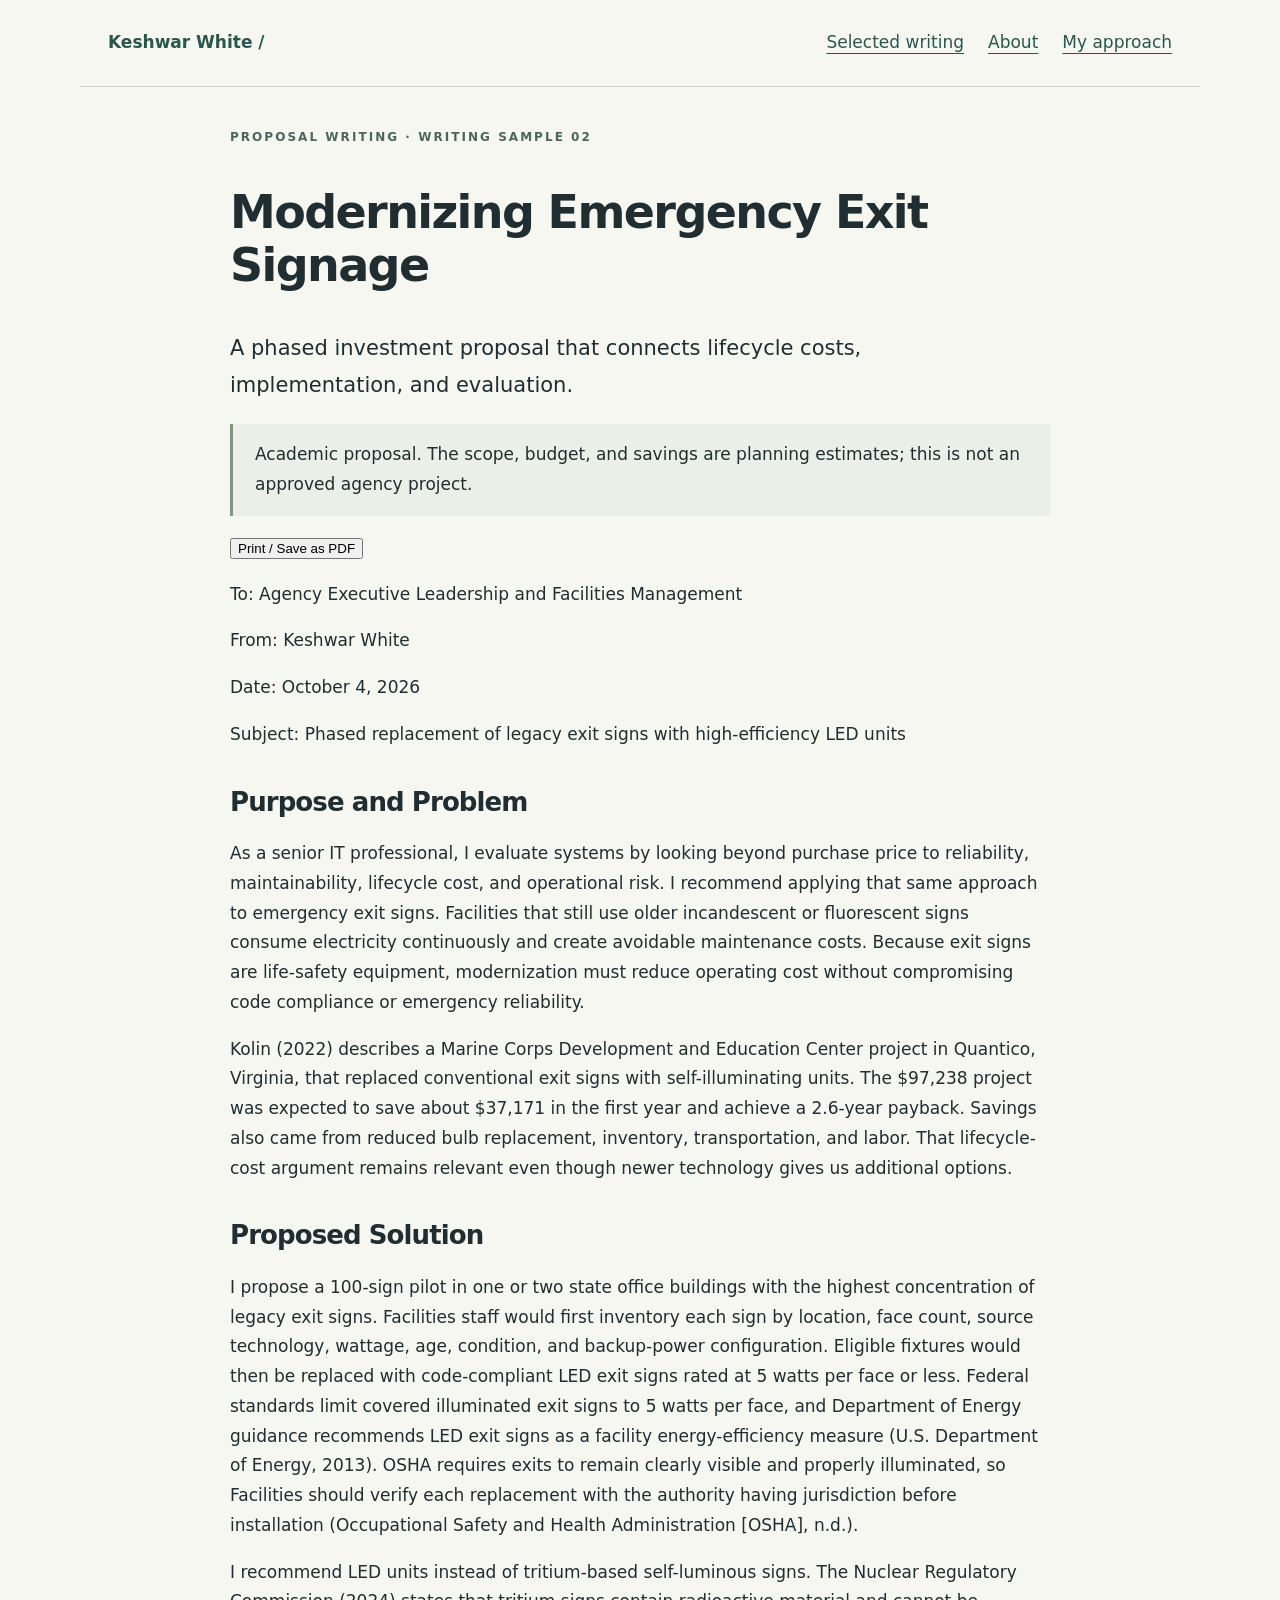
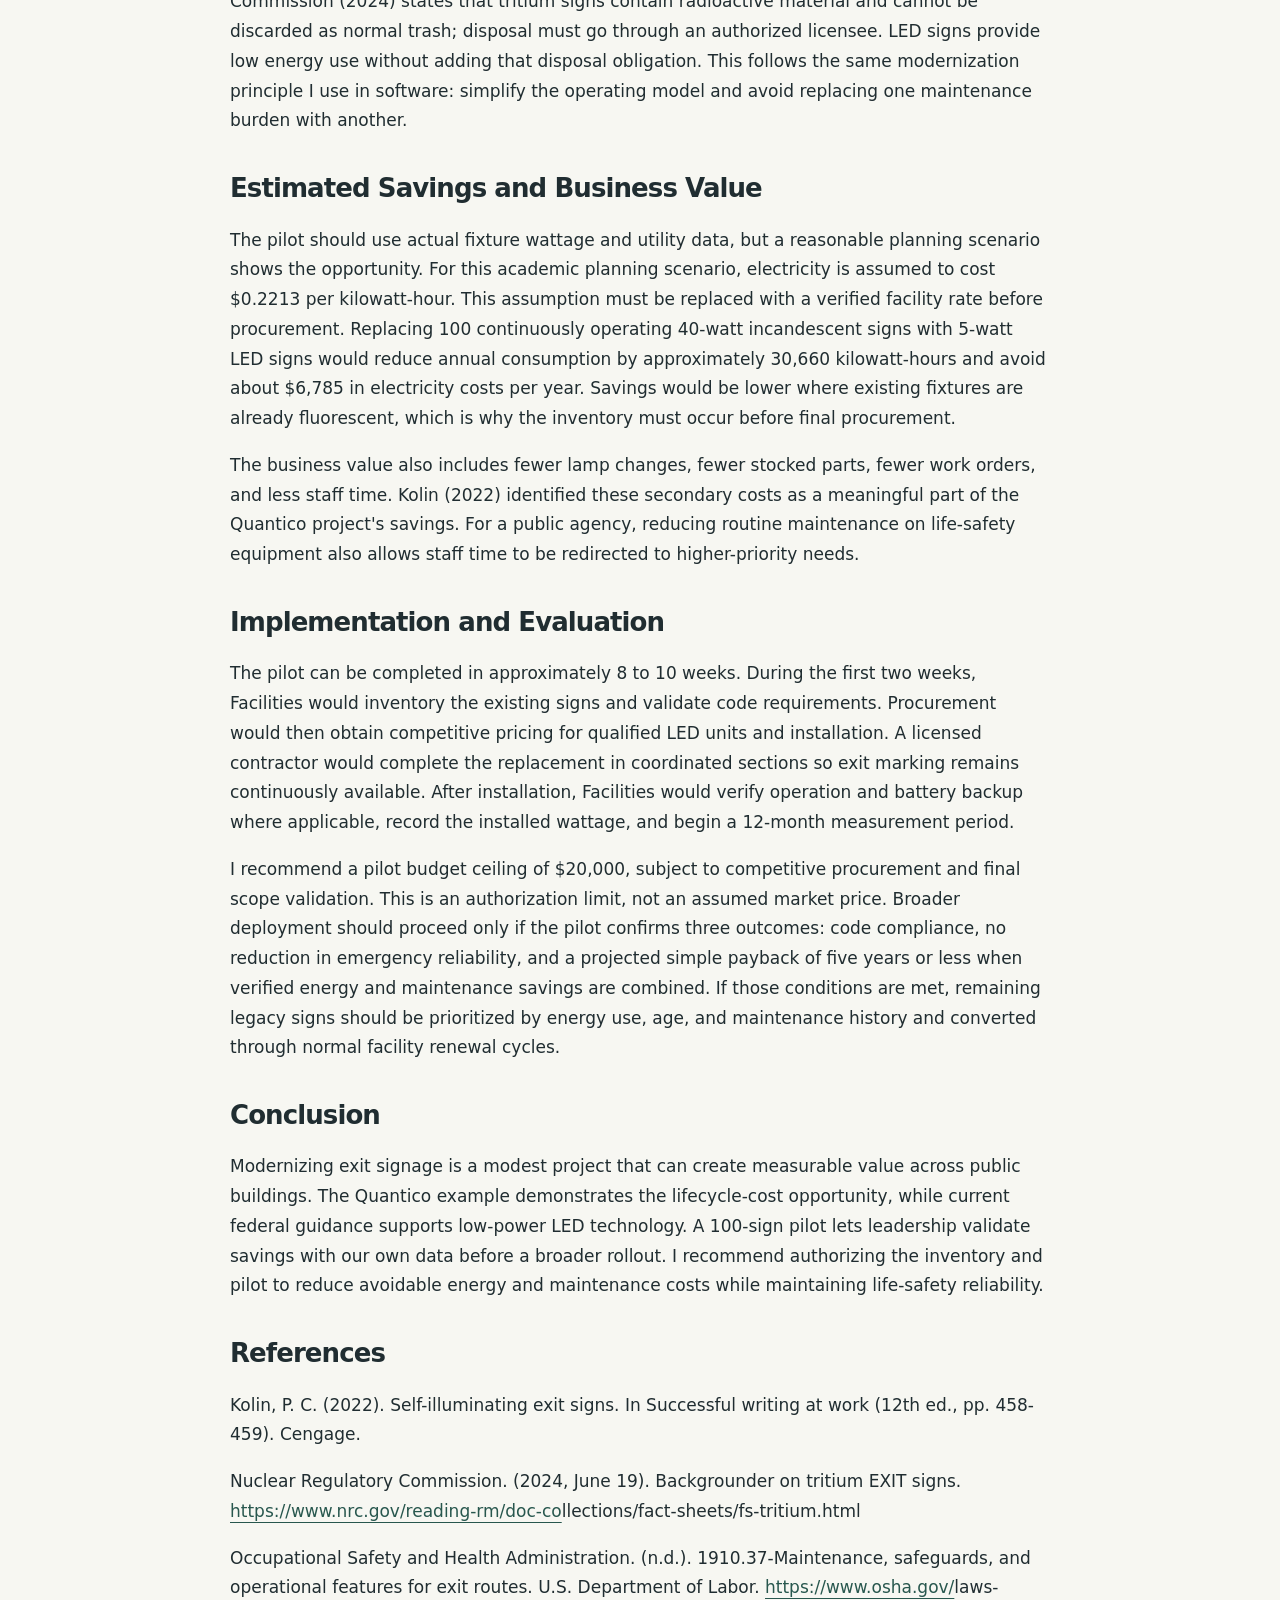
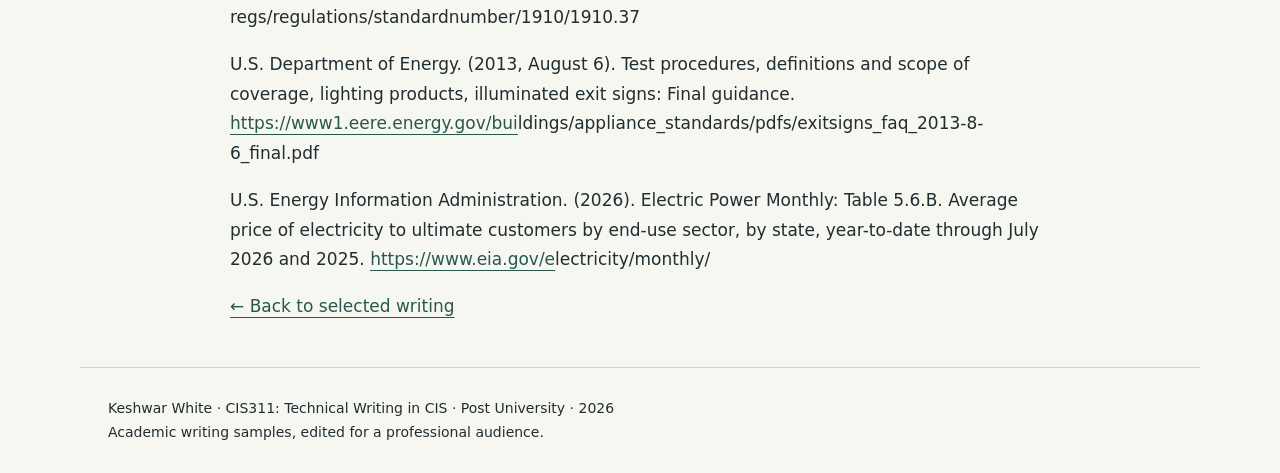
==== exit-signage.html @ f9333e57 "Publish revised CIS311 technical writing portfolio" ====
<!doctype html><html lang="en"><head><meta charset="utf-8"><meta name="viewport" content="width=device-width, initial-scale=1"><meta name="description" content="Keshwar White’s technical writing portfolio: research, proposals, instructions, and data communication."><title>Modernizing Emergency Exit Signage | Keshwar White</title><link rel="stylesheet" href="style.css"></head><body><header><a class="brand" href="index.html">Keshwar White<span aria-hidden="true"> /</span></a><nav aria-label="Main navigation"><a href="index.html#work">Selected writing</a><a href="index.html#about">About</a><a href="index.html#approach">My approach</a></nav></header><main><article class="sample"><p class="eyebrow">Proposal writing · Writing sample 02</p><h1>Modernizing Emergency Exit Signage</h1><p class="intro">A phased investment proposal that connects lifecycle costs, implementation, and evaluation.</p><p class="note">Academic proposal. The scope, budget, and savings are planning estimates; this is not an approved agency project.</p><button class="print-button" onclick="window.print()">Print / Save as PDF</button><p>To: Agency Executive Leadership and Facilities Management</p><p>From: Keshwar White</p><p>Date: October 4, 2026</p><p>Subject: Phased replacement of legacy exit signs with high-efficiency LED units</p><h2>Purpose and Problem</h2><p>As a senior IT professional, I evaluate systems by looking beyond purchase price to reliability, maintainability, lifecycle cost, and operational risk. I recommend applying that same approach to emergency exit signs. Facilities that still use older incandescent or fluorescent signs consume electricity continuously and create avoidable maintenance costs. Because exit signs are life-safety equipment, modernization must reduce operating cost without compromising code compliance or emergency reliability.</p><p>Kolin (2022) describes a Marine Corps Development and Education Center project in Quantico, Virginia, that replaced conventional exit signs with self-illuminating units. The $97,238 project was expected to save about $37,171 in the first year and achieve a 2.6-year payback. Savings also came from reduced bulb replacement, inventory, transportation, and labor. That lifecycle-cost argument remains relevant even though newer technology gives us additional options.</p><h2>Proposed Solution</h2><p>I propose a 100-sign pilot in one or two state office buildings with the highest concentration of legacy exit signs. Facilities staff would first inventory each sign by location, face count, source technology, wattage, age, condition, and backup-power configuration. Eligible fixtures would then be replaced with code-compliant LED exit signs rated at 5 watts per face or less. Federal standards limit covered illuminated exit signs to 5 watts per face, and Department of Energy guidance recommends LED exit signs as a facility energy-efficiency measure (U.S. Department of Energy, 2013). OSHA requires exits to remain clearly visible and properly illuminated, so Facilities should verify each replacement with the authority having jurisdiction before installation (Occupational Safety and Health Administration [OSHA], n.d.).</p><p>I recommend LED units instead of tritium-based self-luminous signs. The Nuclear Regulatory Commission (2024) states that tritium signs contain radioactive material and cannot be discarded as normal trash; disposal must go through an authorized licensee. LED signs provide low energy use without adding that disposal obligation. This follows the same modernization principle I use in software: simplify the operating model and avoid replacing one maintenance burden with another.</p><h2>Estimated Savings and Business Value</h2><p>The pilot should use actual fixture wattage and utility data, but a reasonable planning scenario shows the opportunity. For this academic planning scenario, electricity is assumed to cost $0.2213 per kilowatt-hour. This assumption must be replaced with a verified facility rate before procurement. Replacing 100 continuously operating 40-watt incandescent signs with 5-watt LED signs would reduce annual consumption by approximately 30,660 kilowatt-hours and avoid about $6,785 in electricity costs per year. Savings would be lower where existing fixtures are already fluorescent, which is why the inventory must occur before final procurement.</p><p>The business value also includes fewer lamp changes, fewer stocked parts, fewer work orders, and less staff time. Kolin (2022) identified these secondary costs as a meaningful part of the Quantico project&#x27;s savings. For a public agency, reducing routine maintenance on life-safety equipment also allows staff time to be redirected to higher-priority needs.</p><h2>Implementation and Evaluation</h2><p>The pilot can be completed in approximately 8 to 10 weeks. During the first two weeks, Facilities would inventory the existing signs and validate code requirements. Procurement would then obtain competitive pricing for qualified LED units and installation. A licensed contractor would complete the replacement in coordinated sections so exit marking remains continuously available. After installation, Facilities would verify operation and battery backup where applicable, record the installed wattage, and begin a 12-month measurement period.</p><p>I recommend a pilot budget ceiling of $20,000, subject to competitive procurement and final scope validation. This is an authorization limit, not an assumed market price. Broader deployment should proceed only if the pilot confirms three outcomes: code compliance, no reduction in emergency reliability, and a projected simple payback of five years or less when verified energy and maintenance savings are combined. If those conditions are met, remaining legacy signs should be prioritized by energy use, age, and maintenance history and converted through normal facility renewal cycles.</p><h2>Conclusion</h2><p>Modernizing exit signage is a modest project that can create measurable value across public buildings. The Quantico example demonstrates the lifecycle-cost opportunity, while current federal guidance supports low-power LED technology. A 100-sign pilot lets leadership validate savings with our own data before a broader rollout. I recommend authorizing the inventory and pilot to reduce avoidable energy and maintenance costs while maintaining life-safety reliability.</p><h2>References</h2><p>Kolin, P. C. (2022). Self-illuminating exit signs. In Successful writing at work (12th ed., pp. 458-459). Cengage.</p><p>Nuclear Regulatory Commission. (2024, June 19). Backgrounder on tritium EXIT signs. <a href="https://www.nrc.gov/reading-rm/doc-co">https://www.nrc.gov/reading-rm/doc-co</a>llections/fact-sheets/fs-tritium.html</p><p>Occupational Safety and Health Administration. (n.d.). 1910.37-Maintenance, safeguards, and operational features for exit routes. U.S. Department of Labor. <a href="https://www.osha.gov/">https://www.osha.gov/</a>laws-regs/regulations/standardnumber/1910/1910.37</p><p>U.S. Department of Energy. (2013, August 6). Test procedures, definitions and scope of coverage, lighting products, illuminated exit signs: Final guidance. <a href="https://www1.eere.energy.gov/bui">https://www1.eere.energy.gov/bui</a>ldings/appliance_standards/pdfs/exitsigns_faq_2013-8-6_final.pdf</p><p>U.S. Energy Information Administration. (2026). Electric Power Monthly: Table 5.6.B. Average price of electricity to ultimate customers by end-use sector, by state, year-to-date through July 2026 and 2025. <a href="https://www.eia.gov/e">https://www.eia.gov/e</a>lectricity/monthly/</p><p><a href="index.html#work">← Back to selected writing</a></p></article></main><footer>Keshwar White · CIS311: Technical Writing in CIS · Post University · 2026<br>Academic writing samples, edited for a professional audience.</footer></body></html>
---- style.css ----
*{box-sizing:border-box}html{scroll-behavior:smooth}body{margin:0;background:#f7f7f2;color:#202d31;font:17px/1.75 system-ui,sans-serif}a{color:#28574e;text-underline-offset:5px}a:focus-visible,button:focus-visible{outline:3px solid #bd6c31;outline-offset:5px}header,main,footer{max-width:1120px;margin:auto;padding:28px}header{display:flex;justify-content:space-between;gap:24px;border-bottom:1px solid #cdd6ce}nav{display:flex;gap:24px;flex-wrap:wrap}.brand{font-weight:750;text-decoration:none}h1,h2,h3{line-height:1.15;letter-spacing:-.035em}h1{font-size:clamp(38px,6vw,74px);max-width:850px;font-weight:650}h2{font-size:34px}h3{font-size:25px}.eyebrow{font-size:12px;letter-spacing:.17em;text-transform:uppercase;color:#49675d;font-weight:750}.hero{padding:65px 0 50px}.intro{max-width:700px;font-size:21px}.button{display:inline-block;background:#254d43;color:white;padding:12px 22px;text-decoration:none;border-radius:4px}.work{display:grid;grid-template-columns:1fr 1fr;gap:22px}.card{border-top:2px solid #779285;padding:26px;background:white}.card p{max-width:50ch}.card:first-child{grid-column:1/-1;background:#e7eee6}.card a{font-weight:700}.about{display:grid;grid-template-columns:1fr 2fr;gap:40px;padding:65px 0}.sample{max-width:820px;margin:auto}.sample h1{font-size:46px}.sample h2{font-size:26px;margin-top:38px}.sample p{overflow-wrap:anywhere}.note{border-left:3px solid #7e967d;padding:16px 22px;background:#eaf0e8}.table-wrap{overflow:auto}table{width:100%;border-collapse:collapse;font-size:14px}th,td{padding:10px;text-align:right;border-bottom:1px solid #d0dad0}th:first-child,td:first-child{text-align:left}footer{border-top:1px solid #cdd6ce;font-size:14px}pre{white-space:pre-wrap} @media(max-width:650px){header{display:block}nav{margin-top:15px}.work,.about{display:block}.card{margin-bottom:20px}.hero{padding-top:35px}.sample h1{font-size:36px}}@media print{header,footer,.print-button{display:none}body{background:white;font-size:11pt}main{padding:0}.sample{max-width:none}a{color:inherit}}
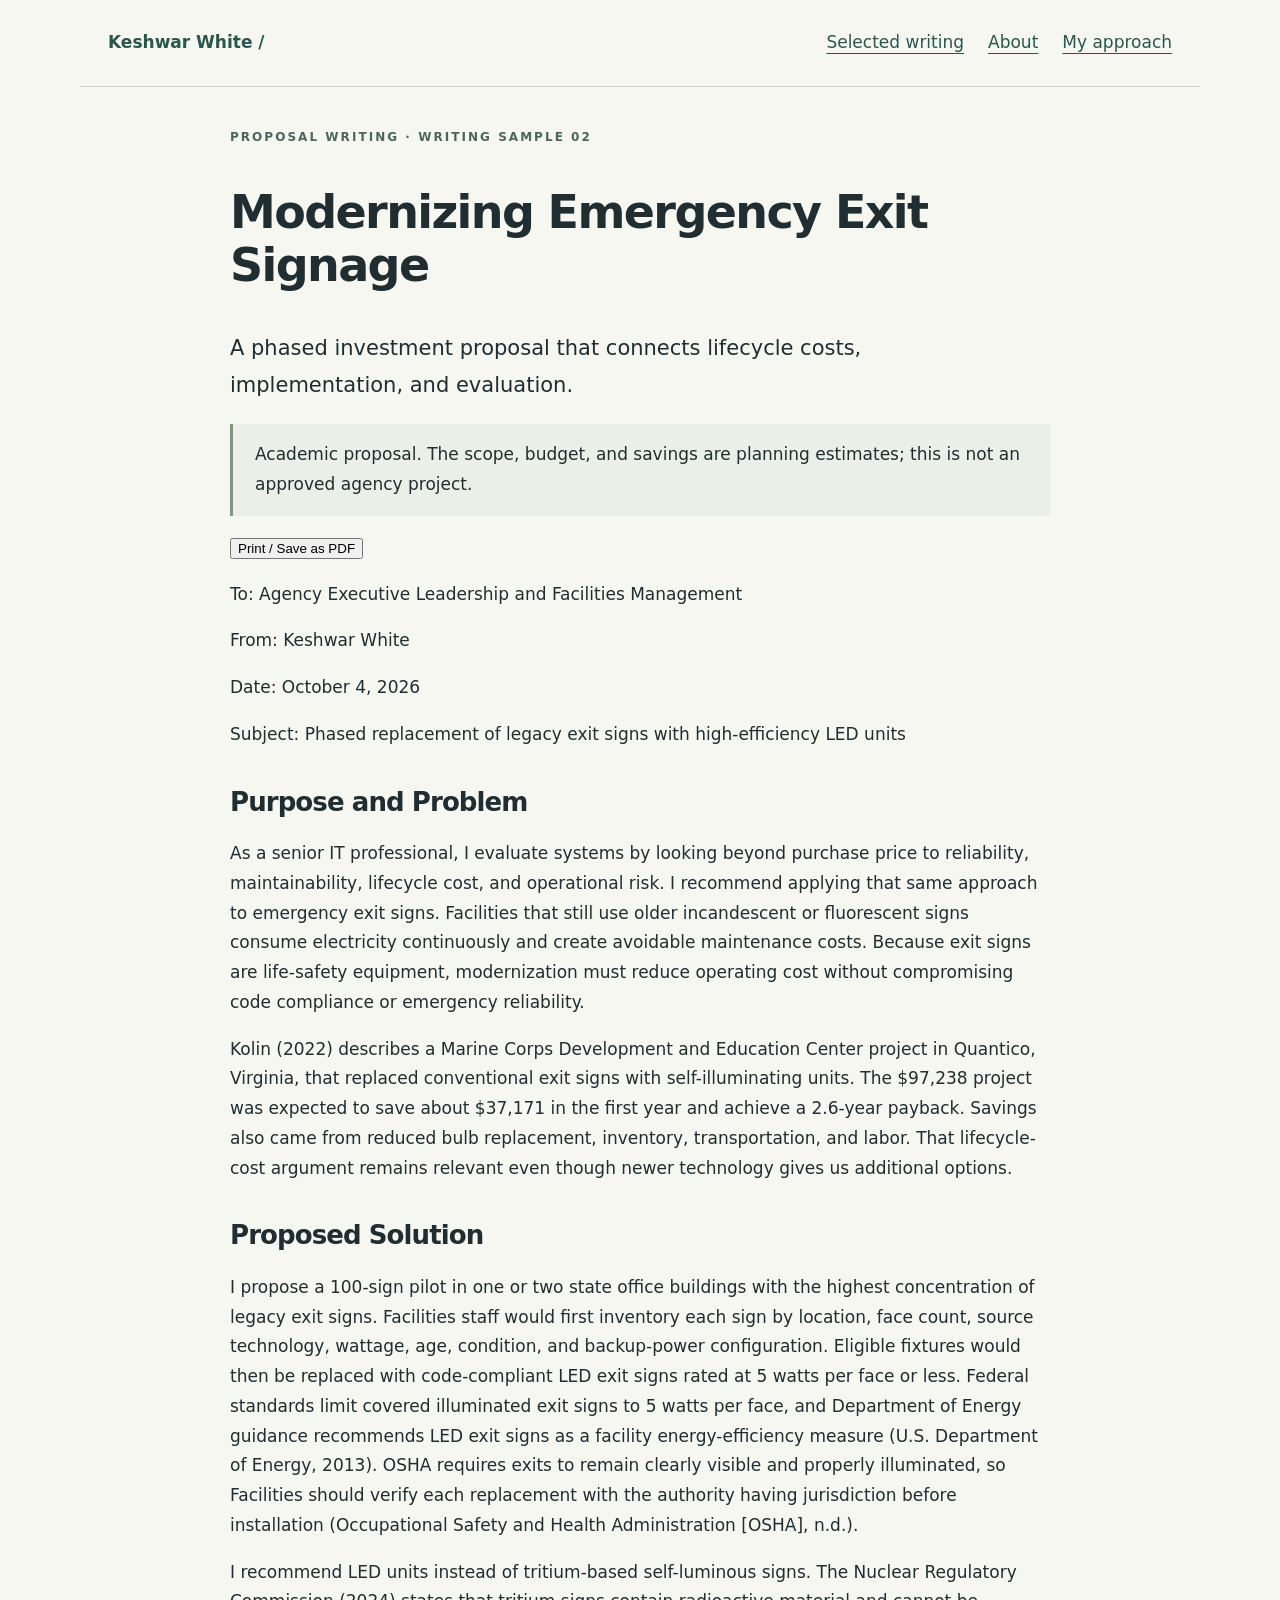
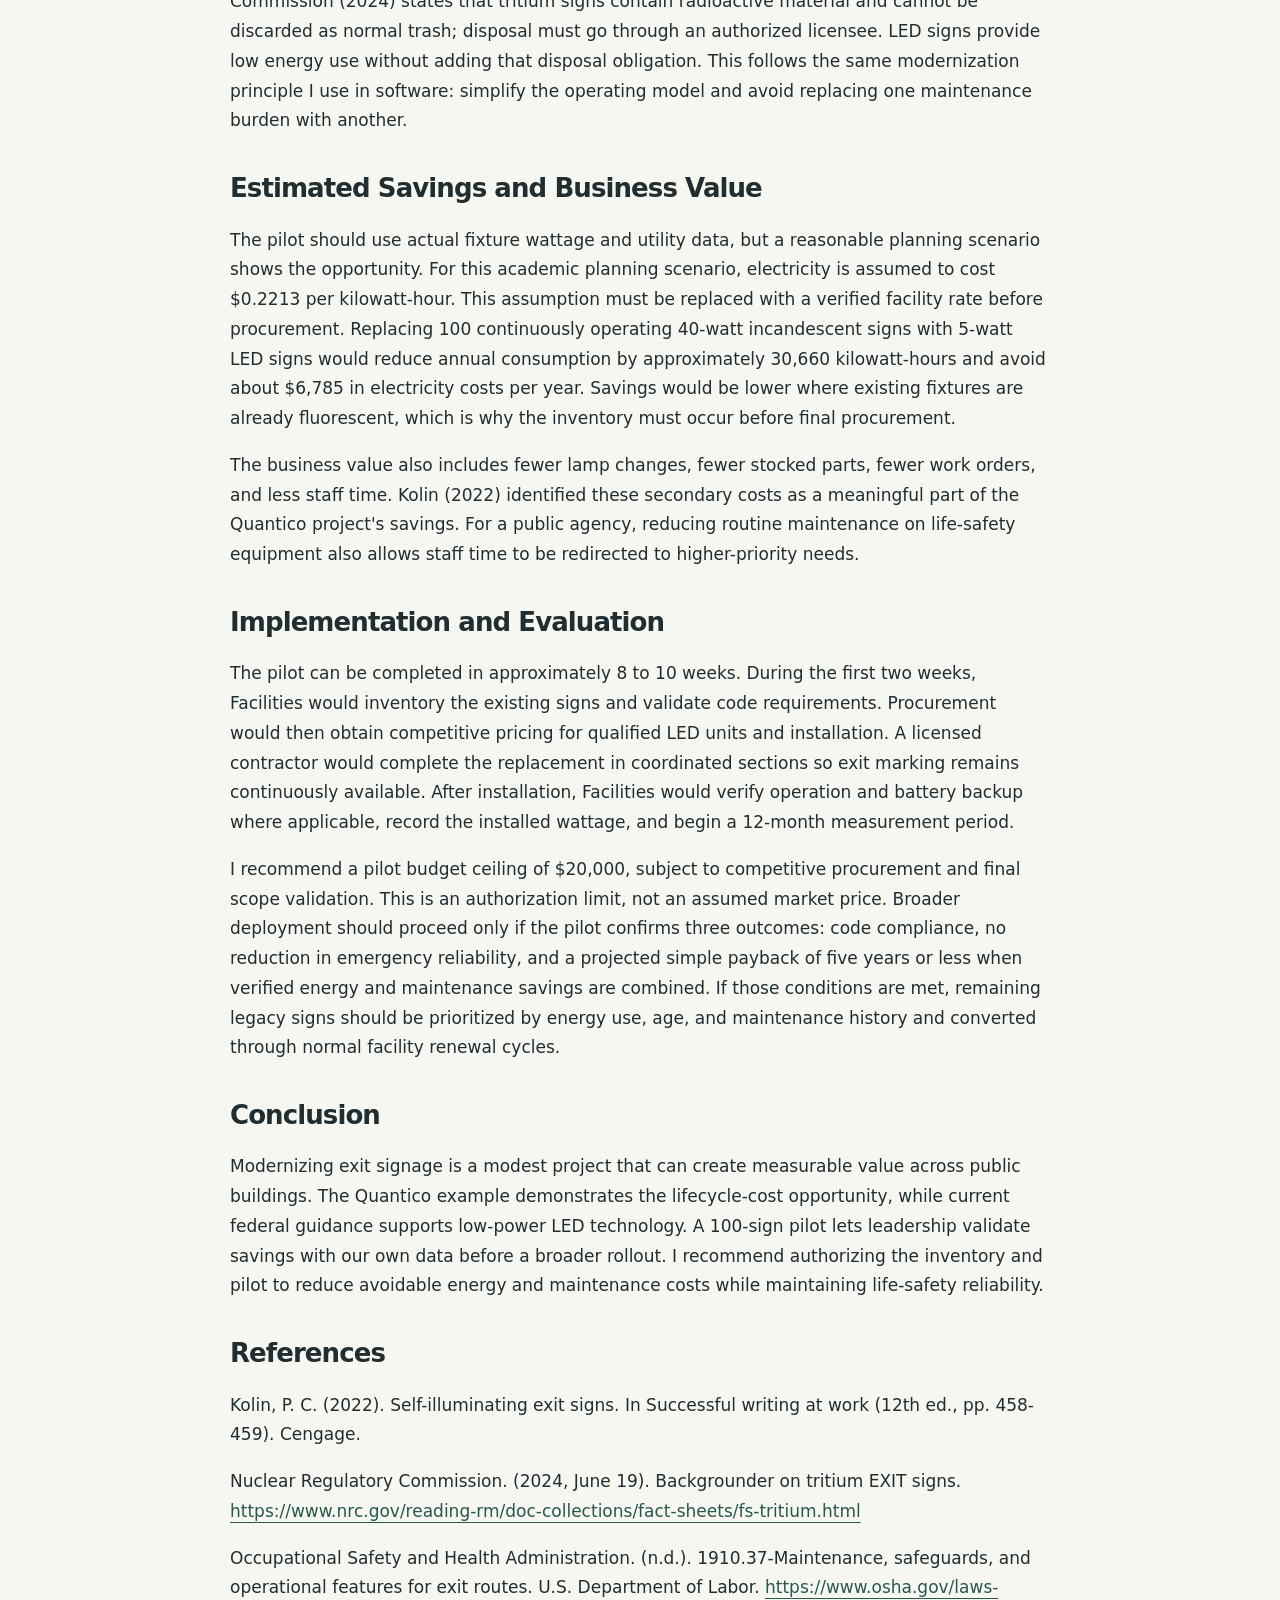
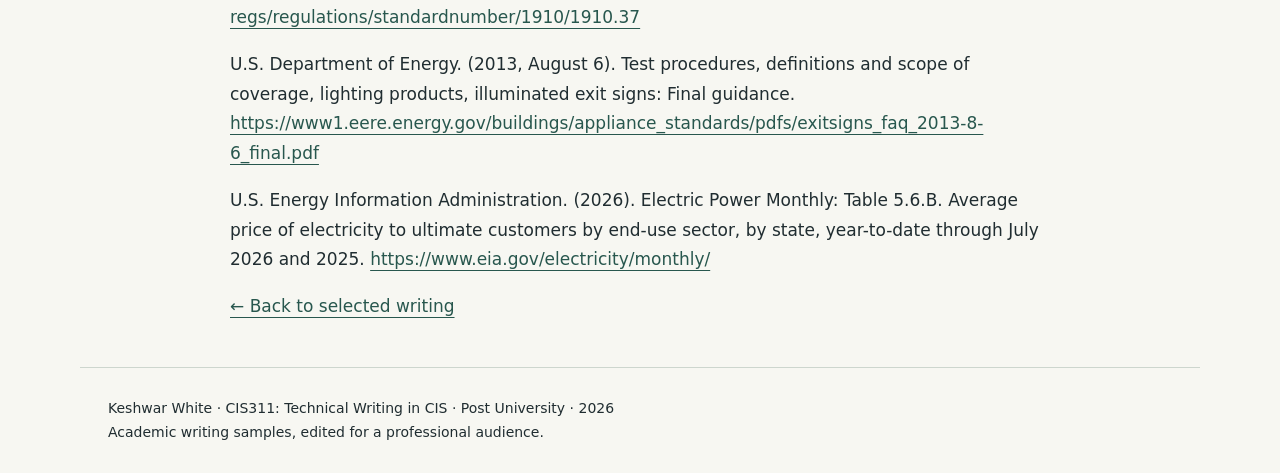
==== commit c857281a: "Correct citation links and data table description" ====
--- a/exit-signage.html
+++ b/exit-signage.html
@@ -1 +1 @@
-<!doctype html><html lang="en"><head><meta charset="utf-8"><meta name="viewport" content="width=device-width, initial-scale=1"><meta name="description" content="Keshwar White’s technical writing portfolio: research, proposals, instructions, and data communication."><title>Modernizing Emergency Exit Signage | Keshwar White</title><link rel="stylesheet" href="style.css"></head><body><header><a class="brand" href="index.html">Keshwar White<span aria-hidden="true"> /</span></a><nav aria-label="Main navigation"><a href="index.html#work">Selected writing</a><a href="index.html#about">About</a><a href="index.html#approach">My approach</a></nav></header><main><article class="sample"><p class="eyebrow">Proposal writing · Writing sample 02</p><h1>Modernizing Emergency Exit Signage</h1><p class="intro">A phased investment proposal that connects lifecycle costs, implementation, and evaluation.</p><p class="note">Academic proposal. The scope, budget, and savings are planning estimates; this is not an approved agency project.</p><button class="print-button" onclick="window.print()">Print / Save as PDF</button><p>To: Agency Executive Leadership and Facilities Management</p><p>From: Keshwar White</p><p>Date: October 4, 2026</p><p>Subject: Phased replacement of legacy exit signs with high-efficiency LED units</p><h2>Purpose and Problem</h2><p>As a senior IT professional, I evaluate systems by looking beyond purchase price to reliability, maintainability, lifecycle cost, and operational risk. I recommend applying that same approach to emergency exit signs. Facilities that still use older incandescent or fluorescent signs consume electricity continuously and create avoidable maintenance costs. Because exit signs are life-safety equipment, modernization must reduce operating cost without compromising code compliance or emergency reliability.</p><p>Kolin (2022) describes a Marine Corps Development and Education Center project in Quantico, Virginia, that replaced conventional exit signs with self-illuminating units. The $97,238 project was expected to save about $37,171 in the first year and achieve a 2.6-year payback. Savings also came from reduced bulb replacement, inventory, transportation, and labor. That lifecycle-cost argument remains relevant even though newer technology gives us additional options.</p><h2>Proposed Solution</h2><p>I propose a 100-sign pilot in one or two state office buildings with the highest concentration of legacy exit signs. Facilities staff would first inventory each sign by location, face count, source technology, wattage, age, condition, and backup-power configuration. Eligible fixtures would then be replaced with code-compliant LED exit signs rated at 5 watts per face or less. Federal standards limit covered illuminated exit signs to 5 watts per face, and Department of Energy guidance recommends LED exit signs as a facility energy-efficiency measure (U.S. Department of Energy, 2013). OSHA requires exits to remain clearly visible and properly illuminated, so Facilities should verify each replacement with the authority having jurisdiction before installation (Occupational Safety and Health Administration [OSHA], n.d.).</p><p>I recommend LED units instead of tritium-based self-luminous signs. The Nuclear Regulatory Commission (2024) states that tritium signs contain radioactive material and cannot be discarded as normal trash; disposal must go through an authorized licensee. LED signs provide low energy use without adding that disposal obligation. This follows the same modernization principle I use in software: simplify the operating model and avoid replacing one maintenance burden with another.</p><h2>Estimated Savings and Business Value</h2><p>The pilot should use actual fixture wattage and utility data, but a reasonable planning scenario shows the opportunity. For this academic planning scenario, electricity is assumed to cost $0.2213 per kilowatt-hour. This assumption must be replaced with a verified facility rate before procurement. Replacing 100 continuously operating 40-watt incandescent signs with 5-watt LED signs would reduce annual consumption by approximately 30,660 kilowatt-hours and avoid about $6,785 in electricity costs per year. Savings would be lower where existing fixtures are already fluorescent, which is why the inventory must occur before final procurement.</p><p>The business value also includes fewer lamp changes, fewer stocked parts, fewer work orders, and less staff time. Kolin (2022) identified these secondary costs as a meaningful part of the Quantico project&#x27;s savings. For a public agency, reducing routine maintenance on life-safety equipment also allows staff time to be redirected to higher-priority needs.</p><h2>Implementation and Evaluation</h2><p>The pilot can be completed in approximately 8 to 10 weeks. During the first two weeks, Facilities would inventory the existing signs and validate code requirements. Procurement would then obtain competitive pricing for qualified LED units and installation. A licensed contractor would complete the replacement in coordinated sections so exit marking remains continuously available. After installation, Facilities would verify operation and battery backup where applicable, record the installed wattage, and begin a 12-month measurement period.</p><p>I recommend a pilot budget ceiling of $20,000, subject to competitive procurement and final scope validation. This is an authorization limit, not an assumed market price. Broader deployment should proceed only if the pilot confirms three outcomes: code compliance, no reduction in emergency reliability, and a projected simple payback of five years or less when verified energy and maintenance savings are combined. If those conditions are met, remaining legacy signs should be prioritized by energy use, age, and maintenance history and converted through normal facility renewal cycles.</p><h2>Conclusion</h2><p>Modernizing exit signage is a modest project that can create measurable value across public buildings. The Quantico example demonstrates the lifecycle-cost opportunity, while current federal guidance supports low-power LED technology. A 100-sign pilot lets leadership validate savings with our own data before a broader rollout. I recommend authorizing the inventory and pilot to reduce avoidable energy and maintenance costs while maintaining life-safety reliability.</p><h2>References</h2><p>Kolin, P. C. (2022). Self-illuminating exit signs. In Successful writing at work (12th ed., pp. 458-459). Cengage.</p><p>Nuclear Regulatory Commission. (2024, June 19). Backgrounder on tritium EXIT signs. <a href="https://www.nrc.gov/reading-rm/doc-co">https://www.nrc.gov/reading-rm/doc-co</a>llections/fact-sheets/fs-tritium.html</p><p>Occupational Safety and Health Administration. (n.d.). 1910.37-Maintenance, safeguards, and operational features for exit routes. U.S. Department of Labor. <a href="https://www.osha.gov/">https://www.osha.gov/</a>laws-regs/regulations/standardnumber/1910/1910.37</p><p>U.S. Department of Energy. (2013, August 6). Test procedures, definitions and scope of coverage, lighting products, illuminated exit signs: Final guidance. <a href="https://www1.eere.energy.gov/bui">https://www1.eere.energy.gov/bui</a>ldings/appliance_standards/pdfs/exitsigns_faq_2013-8-6_final.pdf</p><p>U.S. Energy Information Administration. (2026). Electric Power Monthly: Table 5.6.B. Average price of electricity to ultimate customers by end-use sector, by state, year-to-date through July 2026 and 2025. <a href="https://www.eia.gov/e">https://www.eia.gov/e</a>lectricity/monthly/</p><p><a href="index.html#work">← Back to selected writing</a></p></article></main><footer>Keshwar White · CIS311: Technical Writing in CIS · Post University · 2026<br>Academic writing samples, edited for a professional audience.</footer></body></html>+<!doctype html><html lang="en"><head><meta charset="utf-8"><meta name="viewport" content="width=device-width, initial-scale=1"><meta name="description" content="Keshwar White’s technical writing portfolio: research, proposals, instructions, and data communication."><title>Modernizing Emergency Exit Signage | Keshwar White</title><link rel="stylesheet" href="style.css"></head><body><header><a class="brand" href="index.html">Keshwar White<span aria-hidden="true"> /</span></a><nav aria-label="Main navigation"><a href="index.html#work">Selected writing</a><a href="index.html#about">About</a><a href="index.html#approach">My approach</a></nav></header><main><article class="sample"><p class="eyebrow">Proposal writing · Writing sample 02</p><h1>Modernizing Emergency Exit Signage</h1><p class="intro">A phased investment proposal that connects lifecycle costs, implementation, and evaluation.</p><p class="note">Academic proposal. The scope, budget, and savings are planning estimates; this is not an approved agency project.</p><button class="print-button" onclick="window.print()">Print / Save as PDF</button><p>To: Agency Executive Leadership and Facilities Management</p><p>From: Keshwar White</p><p>Date: October 4, 2026</p><p>Subject: Phased replacement of legacy exit signs with high-efficiency LED units</p><h2>Purpose and Problem</h2><p>As a senior IT professional, I evaluate systems by looking beyond purchase price to reliability, maintainability, lifecycle cost, and operational risk. I recommend applying that same approach to emergency exit signs. Facilities that still use older incandescent or fluorescent signs consume electricity continuously and create avoidable maintenance costs. Because exit signs are life-safety equipment, modernization must reduce operating cost without compromising code compliance or emergency reliability.</p><p>Kolin (2022) describes a Marine Corps Development and Education Center project in Quantico, Virginia, that replaced conventional exit signs with self-illuminating units. The $97,238 project was expected to save about $37,171 in the first year and achieve a 2.6-year payback. Savings also came from reduced bulb replacement, inventory, transportation, and labor. That lifecycle-cost argument remains relevant even though newer technology gives us additional options.</p><h2>Proposed Solution</h2><p>I propose a 100-sign pilot in one or two state office buildings with the highest concentration of legacy exit signs. Facilities staff would first inventory each sign by location, face count, source technology, wattage, age, condition, and backup-power configuration. Eligible fixtures would then be replaced with code-compliant LED exit signs rated at 5 watts per face or less. Federal standards limit covered illuminated exit signs to 5 watts per face, and Department of Energy guidance recommends LED exit signs as a facility energy-efficiency measure (U.S. Department of Energy, 2013). OSHA requires exits to remain clearly visible and properly illuminated, so Facilities should verify each replacement with the authority having jurisdiction before installation (Occupational Safety and Health Administration [OSHA], n.d.).</p><p>I recommend LED units instead of tritium-based self-luminous signs. The Nuclear Regulatory Commission (2024) states that tritium signs contain radioactive material and cannot be discarded as normal trash; disposal must go through an authorized licensee. LED signs provide low energy use without adding that disposal obligation. This follows the same modernization principle I use in software: simplify the operating model and avoid replacing one maintenance burden with another.</p><h2>Estimated Savings and Business Value</h2><p>The pilot should use actual fixture wattage and utility data, but a reasonable planning scenario shows the opportunity. For this academic planning scenario, electricity is assumed to cost $0.2213 per kilowatt-hour. This assumption must be replaced with a verified facility rate before procurement. Replacing 100 continuously operating 40-watt incandescent signs with 5-watt LED signs would reduce annual consumption by approximately 30,660 kilowatt-hours and avoid about $6,785 in electricity costs per year. Savings would be lower where existing fixtures are already fluorescent, which is why the inventory must occur before final procurement.</p><p>The business value also includes fewer lamp changes, fewer stocked parts, fewer work orders, and less staff time. Kolin (2022) identified these secondary costs as a meaningful part of the Quantico project&#x27;s savings. For a public agency, reducing routine maintenance on life-safety equipment also allows staff time to be redirected to higher-priority needs.</p><h2>Implementation and Evaluation</h2><p>The pilot can be completed in approximately 8 to 10 weeks. During the first two weeks, Facilities would inventory the existing signs and validate code requirements. Procurement would then obtain competitive pricing for qualified LED units and installation. A licensed contractor would complete the replacement in coordinated sections so exit marking remains continuously available. After installation, Facilities would verify operation and battery backup where applicable, record the installed wattage, and begin a 12-month measurement period.</p><p>I recommend a pilot budget ceiling of $20,000, subject to competitive procurement and final scope validation. This is an authorization limit, not an assumed market price. Broader deployment should proceed only if the pilot confirms three outcomes: code compliance, no reduction in emergency reliability, and a projected simple payback of five years or less when verified energy and maintenance savings are combined. If those conditions are met, remaining legacy signs should be prioritized by energy use, age, and maintenance history and converted through normal facility renewal cycles.</p><h2>Conclusion</h2><p>Modernizing exit signage is a modest project that can create measurable value across public buildings. The Quantico example demonstrates the lifecycle-cost opportunity, while current federal guidance supports low-power LED technology. A 100-sign pilot lets leadership validate savings with our own data before a broader rollout. I recommend authorizing the inventory and pilot to reduce avoidable energy and maintenance costs while maintaining life-safety reliability.</p><h2>References</h2><p>Kolin, P. C. (2022). Self-illuminating exit signs. In Successful writing at work (12th ed., pp. 458-459). Cengage.</p><p>Nuclear Regulatory Commission. (2024, June 19). Backgrounder on tritium EXIT signs. <a href="https://www.nrc.gov/reading-rm/doc-collections/fact-sheets/fs-tritium.html">https://www.nrc.gov/reading-rm/doc-collections/fact-sheets/fs-tritium.html</a></p><p>Occupational Safety and Health Administration. (n.d.). 1910.37-Maintenance, safeguards, and operational features for exit routes. U.S. Department of Labor. <a href="https://www.osha.gov/laws-regs/regulations/standardnumber/1910/1910.37">https://www.osha.gov/laws-regs/regulations/standardnumber/1910/1910.37</a></p><p>U.S. Department of Energy. (2013, August 6). Test procedures, definitions and scope of coverage, lighting products, illuminated exit signs: Final guidance. <a href="https://www1.eere.energy.gov/buildings/appliance_standards/pdfs/exitsigns_faq_2013-8-6_final.pdf">https://www1.eere.energy.gov/buildings/appliance_standards/pdfs/exitsigns_faq_2013-8-6_final.pdf</a></p><p>U.S. Energy Information Administration. (2026). Electric Power Monthly: Table 5.6.B. Average price of electricity to ultimate customers by end-use sector, by state, year-to-date through July 2026 and 2025. <a href="https://www.eia.gov/electricity/monthly/">https://www.eia.gov/electricity/monthly/</a></p><p><a href="index.html#work">← Back to selected writing</a></p></article></main><footer>Keshwar White · CIS311: Technical Writing in CIS · Post University · 2026<br>Academic writing samples, edited for a professional audience.</footer></body></html>
